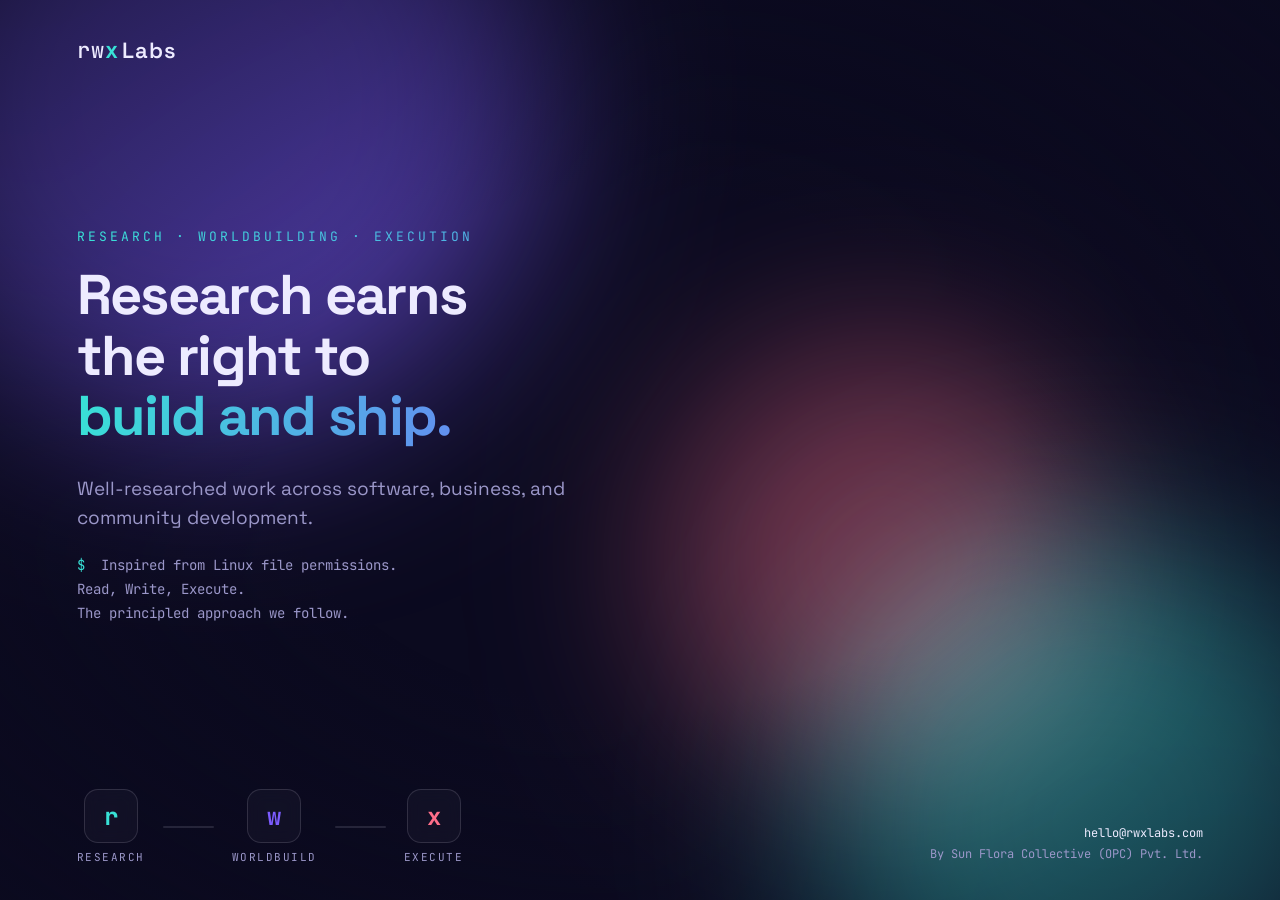
==== index.html @ 711b2a35 "Enhance note paragraph formatting Updated note paragraph to improve readability with line breaks." ====
<!DOCTYPE html>
<html lang="en">
<head>
<meta charset="UTF-8">
<meta name="viewport" content="width=device-width, initial-scale=1.0">
<title>rwxLabs — Research · Relations · eXecution</title>
<meta name="description" content="An independent lab for Ethereum's public infrastructure. Research, relations, and execution as one pipeline.">
<link rel="preconnect" href="https://fonts.googleapis.com">
<link rel="preconnect" href="https://fonts.gstatic.com" crossorigin>
<link href="https://fonts.googleapis.com/css2?family=Space+Grotesk:wght@400;500;600;700&family=JetBrains+Mono:wght@400;500;700&display=swap" rel="stylesheet">
<style>
  :root {
    --bg0: #0B0A1F;
    --bg1: #16123A;
    --violet: #7C5CFF;
    --cyan: #38E1D6;
    --coral: #FF6E8A;
    --gold: #FFC861;
    --text: #EDEBFF;
    --dim: #9B97C9;
    --mono: "JetBrains Mono", ui-monospace, monospace;
    --sans: "Space Grotesk", system-ui, sans-serif;
  }
  * { margin: 0; padding: 0; box-sizing: border-box; }
  html, body { height: 100%; overflow: hidden; }
  body {
    background: var(--bg0);
    color: var(--text);
    font-family: var(--sans);
    -webkit-font-smoothing: antialiased;
    position: relative;
  }

  /* ambient animated background */
  .aurora { position: fixed; inset: 0; z-index: 0; overflow: hidden; }
  .blob { position: absolute; border-radius: 50%; filter: blur(90px); opacity: 0.55; mix-blend-mode: screen; }
  .b1 { width: 52vw; height: 52vw; background: var(--violet); top: -18vw; left: -10vw; animation: drift1 22s ease-in-out infinite; }
  .b2 { width: 44vw; height: 44vw; background: var(--cyan); bottom: -16vw; right: -8vw; animation: drift2 26s ease-in-out infinite; }
  .b3 { width: 34vw; height: 34vw; background: var(--coral); top: 38%; left: 52%; opacity: 0.4; animation: drift3 30s ease-in-out infinite; }
  @keyframes drift1 { 0%,100%{transform:translate(0,0) scale(1)} 50%{transform:translate(8vw,6vw) scale(1.12)} }
  @keyframes drift2 { 0%,100%{transform:translate(0,0) scale(1)} 50%{transform:translate(-7vw,-5vw) scale(1.1)} }
  @keyframes drift3 { 0%,100%{transform:translate(0,0) scale(1)} 50%{transform:translate(-6vw,4vw) scale(0.9)} }

  /* subtle grain/vignette */
  .vignette { position: fixed; inset: 0; z-index: 1; pointer-events: none;
    background: radial-gradient(ellipse at center, transparent 40%, rgba(11,10,31,0.6) 100%); }

  .frame { position: relative; z-index: 2; height: 100%; display: flex; flex-direction: column;
    padding: clamp(22px, 4vh, 46px) clamp(24px, 6vw, 80px); }

  /* top bar */
  .top { display: flex; justify-content: space-between; align-items: center; }
  .logo { font-family: var(--mono); font-size: clamp(18px,2.4vw,22px); font-weight: 500; letter-spacing: 1px; }
  .logo .x { color: var(--cyan); font-weight: 700; }
  .logo .labs { font-family: var(--sans); font-weight: 600; margin-left: 3px; }
  .tag { font-family: var(--mono); font-size: 12px; letter-spacing: 2px; color: var(--dim);
    text-transform: uppercase; opacity: 0; animation: fadein .8s ease forwards .3s; }

  /* center thesis */
  .core { flex: 1; display: flex; flex-direction: column; justify-content: center; max-width: 100%; }
  .eyebrow { font-family: var(--mono); font-size: clamp(11px,1.4vw,13px); letter-spacing: 3px;
    text-transform: uppercase; margin-bottom: clamp(14px,2.2vh,22px);
    background: linear-gradient(90deg, var(--cyan), var(--violet), var(--coral));
    -webkit-background-clip: text; background-clip: text; -webkit-text-fill-color: transparent;
    background-size: 200% auto; animation: shimmer 6s linear infinite, fadein .8s ease forwards; }
  @keyframes shimmer { to { background-position: 200% center; } }

  h1 { font-size: clamp(28px, 4.4vw, 56px); font-weight: 700; line-height: 1.08;
    letter-spacing: -0.03em; }
  h1 .line { white-space: nowrap; }
  h1 .line { display: block; opacity: 0; transform: translateY(22px);
    animation: rise .9s cubic-bezier(.2,.7,.2,1) forwards; }
  h1 .line:nth-child(1){ animation-delay:.15s } 
  h1 .line:nth-child(2){ animation-delay:.30s }
  h1 .line:nth-child(3){ animation-delay:.45s }
  h1 .grad { background: linear-gradient(100deg, var(--cyan) 0%, var(--violet) 55%, var(--coral) 100%);
    -webkit-background-clip: text; background-clip: text; -webkit-text-fill-color: transparent; }

  .sub { margin-top: clamp(18px,3vh,30px); font-size: clamp(15px,1.7vw,19px); color: var(--dim);
    max-width: 42ch; line-height: 1.55; opacity: 0; animation: fadein 1s ease forwards .7s; }
  .note { margin-top: clamp(16px,2.4vh,22px); font-family: var(--mono);
    font-size: clamp(12px,1.3vw,14px); color: var(--dim); max-width: 52ch; line-height: 1.7;
    opacity: 0; animation: fadein 1s ease forwards .9s; }
  .note .prompt { color: var(--cyan); margin-right: 8px; }
  .note .hl-mono { color: var(--text); font-weight: 700; }

  /* pipeline + footer row */
  .base { display: flex; justify-content: space-between; align-items: flex-end; gap: 24px; flex-wrap: wrap; }

  .pipe { display: flex; align-items: center; gap: clamp(10px,1.4vw,20px);
    opacity: 0; animation: fadein 1s ease forwards .9s; }
  .node { display: flex; flex-direction: column; align-items: center; gap: 7px; position: relative; }
  .dot { width: clamp(40px,5vw,54px); height: clamp(40px,5vw,54px); border-radius: 14px;
    display: grid; place-items: center; font-family: var(--mono); font-weight: 700;
    font-size: clamp(18px,2.4vw,24px); border: 1px solid rgba(237,235,255,0.14);
    background: rgba(255,255,255,0.03); backdrop-filter: blur(8px); position: relative; overflow: hidden; }
  .node.n1 .dot { color: var(--cyan); }
  .node.n2 .dot { color: var(--violet); }
  .node.n3 .dot { color: var(--coral); }
  .dot::after { content:""; position:absolute; inset:0; border-radius:14px;
    box-shadow: 0 0 0 0 currentColor; animation: pulse 3s ease-in-out infinite; }
  .node.n1 .dot::after { animation-delay: 0s; }
  .node.n2 .dot::after { animation-delay: 1s; }
  .node.n3 .dot::after { animation-delay: 2s; }
  @keyframes pulse { 0%,100%{ box-shadow: 0 0 0 0 rgba(255,255,255,0);} 
    35%{ box-shadow: 0 0 22px 1px currentColor; opacity:1;} }
  .node .lbl { font-family: var(--mono); font-size: clamp(9px,1vw,11px); letter-spacing: 1.5px;
    text-transform: uppercase; color: var(--dim); }

  .conn { width: clamp(26px,4vw,60px); height: 2px; border-radius: 2px; position: relative; overflow: hidden;
    background: rgba(237,235,255,0.12); }
  .conn::before { content:""; position:absolute; top:0; left:-40%; width:40%; height:100%;
    background: linear-gradient(90deg, transparent, var(--cyan), transparent);
    animation: flow 3s linear infinite; }
  .conn.c2::before { background: linear-gradient(90deg, transparent, var(--violet), transparent); animation-delay: 1.5s; }
  @keyframes flow { 0%{ left:-40%; } 100%{ left:110%; } }

  .meta { font-family: var(--mono); font-size: clamp(10px,1.1vw,12px); color: var(--dim);
    text-align: right; line-height: 1.7; opacity: 0; animation: fadein 1s ease forwards 1.1s; }
  .meta a { color: var(--text); text-decoration: none; transition: color .2s; }
  .meta a:hover { color: var(--cyan); }

  @keyframes rise { to { opacity: 1; transform: translateY(0); } }
  @keyframes fadein { to { opacity: 1; } }

  @media (max-width: 680px) {
    .core { max-width: 100%; }
    h1 { font-size: clamp(28px,8vw,40px); }
    h1 .line { white-space: normal; }
    .base { flex-direction: column; align-items: flex-start; gap: 22px; }
    .meta { text-align: left; }
    .tag { display: none; }
  }
  @media (prefers-reduced-motion: reduce) {
    * { animation: none !important; }
    h1 .line, .sub, .eyebrow, .pipe, .meta, .tag { opacity: 1 !important; transform: none !important; }
  }
</style>
</head>
<body>
  <div class="aurora">
    <div class="blob b1"></div>
    <div class="blob b2"></div>
    <div class="blob b3"></div>
  </div>
  <div class="vignette"></div>

  <div class="frame">
    <div class="top">
      <div class="logo">rw<span class="x">x</span><span class="labs">Labs</span></div>
    </div>

    <div class="core">
      <div class="eyebrow">research · worldbuilding · execution</div>
      <h1>
        <span class="line">Research earns</span>
        <span class="line">the right to</span>
        <span class="line grad">build and ship.</span>
      </h1>
      <p class="sub">Well-researched work across software, business, and community development.</p>
      <p class="note"><span class="prompt">$</span> Inspired from Linux file permissions. <br>
      Read, Write, Execute. <br> The principled approach we follow.</p>
    </div>

    <div class="base">
      <div class="pipe">
        <div class="node n1"><div class="dot">r</div><div class="lbl">research</div></div>
        <div class="conn c1"></div>
        <div class="node n2"><div class="dot">w</div><div class="lbl">worldbuild</div></div>
        <div class="conn c2"></div>
        <div class="node n3"><div class="dot">x</div><div class="lbl">execute</div></div>
      </div>
      <div class="meta">
        <a href="mailto:hello@rwxlabs.com">hello@rwxlabs.com</a><br>
        By Sun Flora Collective (OPC) Pvt. Ltd. 
      </div>
    </div>
  </div>
</body>
</html>
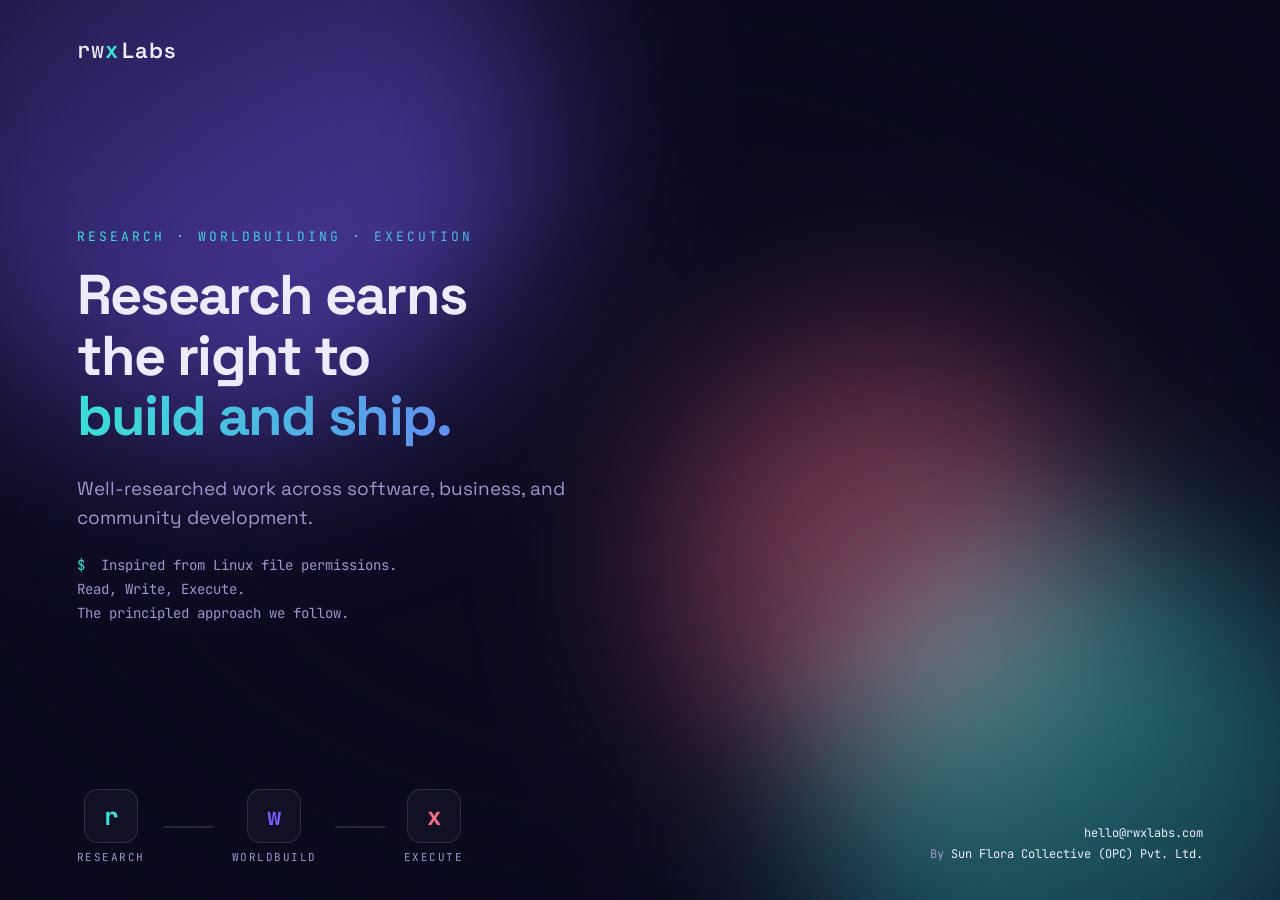
==== commit f2d0fa07: "Update company attribution with a hyperlink" ====
--- a/index.html
+++ b/index.html
@@ -3,8 +3,8 @@
 <head>
 <meta charset="UTF-8">
 <meta name="viewport" content="width=device-width, initial-scale=1.0">
-<title>rwxLabs — Research · Relations · eXecution</title>
-<meta name="description" content="An independent lab for Ethereum's public infrastructure. Research, relations, and execution as one pipeline.">
+<title>rwxLabs — Research · Worldbuild · Execution</title>
+<meta name="description" content="An independent lab for research, worldbuilding, and execution as one pipeline.">
 <link rel="preconnect" href="https://fonts.googleapis.com">
 <link rel="preconnect" href="https://fonts.gstatic.com" crossorigin>
 <link href="https://fonts.googleapis.com/css2?family=Space+Grotesk:wght@400;500;600;700&family=JetBrains+Mono:wght@400;500;700&display=swap" rel="stylesheet">
@@ -172,7 +172,7 @@
       </div>
       <div class="meta">
         <a href="mailto:hello@rwxlabs.com">hello@rwxlabs.com</a><br>
-        By Sun Flora Collective (OPC) Pvt. Ltd. 
+        By <a href="https://sunfloracollective.com">Sun Flora Collective (OPC) Pvt. Ltd.</a> 
       </div>
     </div>
   </div>
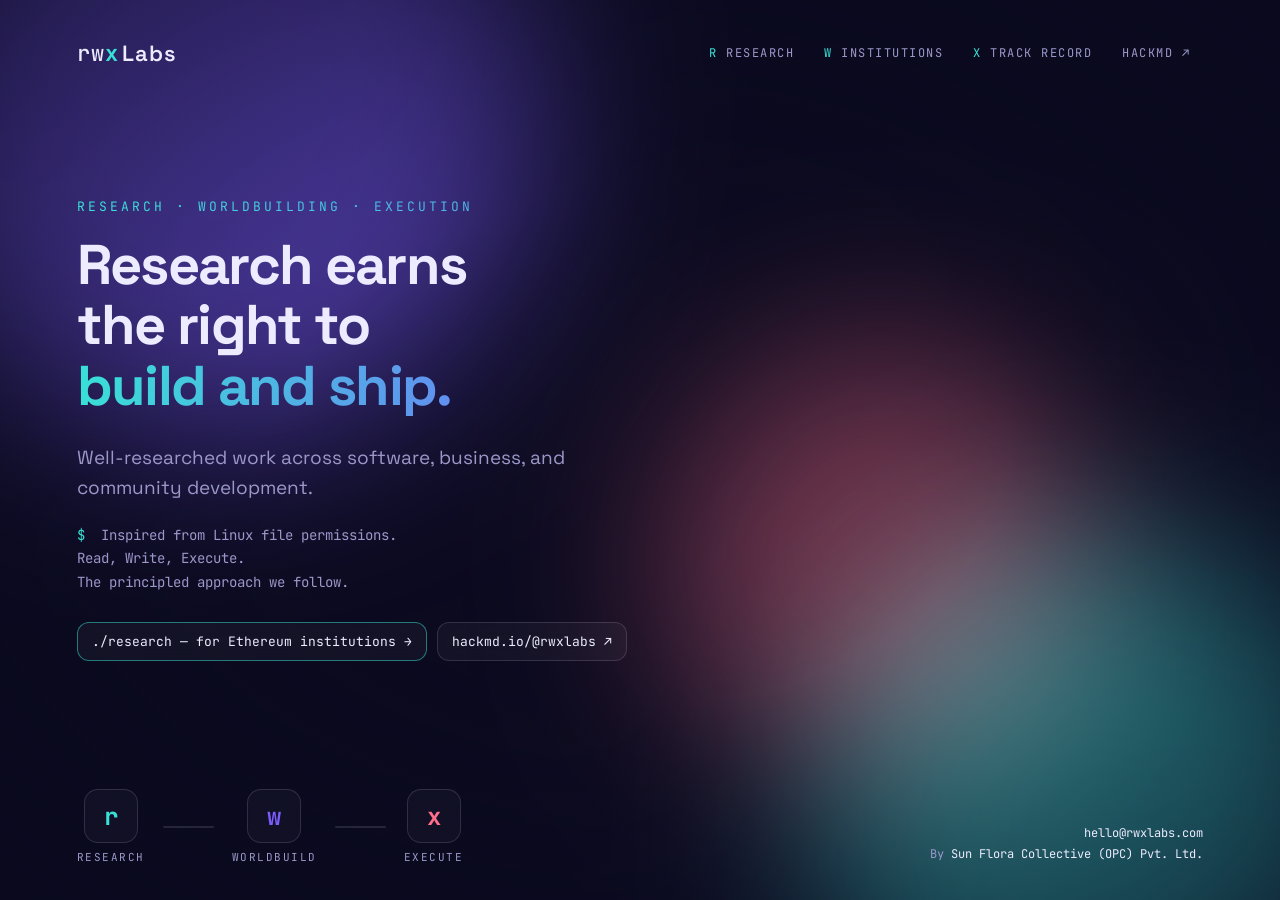
==== commit 385d4795: "Add research tab, institutions page, track record and institutional series drafts - research.html re" ====
--- a/index.html
+++ b/index.html
@@ -4,7 +4,9 @@
 <meta charset="UTF-8">
 <meta name="viewport" content="width=device-width, initial-scale=1.0">
 <title>rwxLabs — Research · Worldbuild · Execution</title>
-<meta name="description" content="An independent lab for research, worldbuilding, and execution as one pipeline.">
+<meta name="description" content="An independent lab for research, worldbuilding, and execution as one pipeline. Research on grants data, governance and CROPS for Ethereum institutions.">
+<link rel="alternate" type="application/json" href="research.json" title="rwxLabs research catalog">
+<link rel="alternate" type="application/rss+xml" href="feed.xml" title="rwxLabs research">
 <link rel="preconnect" href="https://fonts.googleapis.com">
 <link rel="preconnect" href="https://fonts.gstatic.com" crossorigin>
 <link href="https://fonts.googleapis.com/css2?family=Space+Grotesk:wght@400;500;600;700&family=JetBrains+Mono:wght@400;500;700&display=swap" rel="stylesheet">
@@ -22,7 +24,8 @@
     --sans: "Space Grotesk", system-ui, sans-serif;
   }
   * { margin: 0; padding: 0; box-sizing: border-box; }
-  html, body { height: 100%; overflow: hidden; }
+  html, body { min-height: 100%; }
+  html { height: 100%; }
   body {
     background: var(--bg0);
     color: var(--text);
@@ -45,7 +48,7 @@
   .vignette { position: fixed; inset: 0; z-index: 1; pointer-events: none;
     background: radial-gradient(ellipse at center, transparent 40%, rgba(11,10,31,0.6) 100%); }
 
-  .frame { position: relative; z-index: 2; height: 100%; display: flex; flex-direction: column;
+  .frame { position: relative; z-index: 2; min-height: 100vh; min-height: 100dvh; display: flex; flex-direction: column;
     padding: clamp(22px, 4vh, 46px) clamp(24px, 6vw, 80px); }
 
   /* top bar */
@@ -53,8 +56,16 @@
   .logo { font-family: var(--mono); font-size: clamp(18px,2.4vw,22px); font-weight: 500; letter-spacing: 1px; }
   .logo .x { color: var(--cyan); font-weight: 700; }
   .logo .labs { font-family: var(--sans); font-weight: 600; margin-left: 3px; }
-  .tag { font-family: var(--mono); font-size: 12px; letter-spacing: 2px; color: var(--dim);
+  .tabs { display: flex; gap: 4px; flex-wrap: wrap; font-family: var(--mono); font-size: 12px; letter-spacing: 1.5px;
     text-transform: uppercase; opacity: 0; animation: fadein .8s ease forwards .3s; }
+  .tabs a { color: var(--dim); text-decoration: none; padding: 8px 12px; border-radius: 10px; border: 1px solid transparent; transition: color .2s, border-color .2s; }
+  .tabs a:hover { color: var(--text); border-color: rgba(237,235,255,0.14); }
+  .tabs a .k { color: var(--cyan); }
+  .cta { margin-top: clamp(18px,3vh,28px); display: flex; gap: 10px; flex-wrap: wrap; opacity: 0; animation: fadein 1s ease forwards 1s; }
+  .cta a { font-family: var(--mono); font-size: 13px; color: var(--text); text-decoration: none; padding: 10px 14px;
+    border-radius: 12px; border: 1px solid rgba(237,235,255,0.14); background: rgba(255,255,255,0.04); backdrop-filter: blur(8px); transition: border-color .2s, color .2s; }
+  .cta a:hover { border-color: var(--cyan); color: var(--cyan); }
+  .cta a.primary { border-color: rgba(56,225,214,.5); }
 
   /* center thesis */
   .core { flex: 1; display: flex; flex-direction: column; justify-content: center; max-width: 100%; }
@@ -129,11 +140,12 @@
     h1 .line { white-space: normal; }
     .base { flex-direction: column; align-items: flex-start; gap: 22px; }
     .meta { text-align: left; }
-    .tag { display: none; }
+    .top { flex-wrap: wrap; gap: 12px; }
+    .tabs a { padding: 6px 8px; }
   }
   @media (prefers-reduced-motion: reduce) {
     * { animation: none !important; }
-    h1 .line, .sub, .eyebrow, .pipe, .meta, .tag { opacity: 1 !important; transform: none !important; }
+    h1 .line, .sub, .note, .eyebrow, .pipe, .meta, .tabs, .cta { opacity: 1 !important; transform: none !important; }
   }
 </style>
 </head>
@@ -148,6 +160,12 @@
   <div class="frame">
     <div class="top">
       <div class="logo">rw<span class="x">x</span><span class="labs">Labs</span></div>
+      <nav class="tabs">
+        <a href="research.html"><span class="k">r</span> research</a>
+        <a href="institutions.html"><span class="k">w</span> institutions</a>
+        <a href="work.html"><span class="k">x</span> track record</a>
+        <a href="https://hackmd.io/@rwxlabs" rel="noopener">hackmd ↗</a>
+      </nav>
     </div>
 
     <div class="core">
@@ -160,6 +178,10 @@
       <p class="sub">Well-researched work across software, business, and community development.</p>
       <p class="note"><span class="prompt">$</span> Inspired from Linux file permissions. <br>
       Read, Write, Execute. <br> The principled approach we follow.</p>
+      <div class="cta">
+        <a class="primary" href="research.html">./research — for Ethereum institutions →</a>
+        <a href="https://hackmd.io/@rwxlabs" rel="noopener">hackmd.io/@rwxlabs ↗</a>
+      </div>
     </div>
 
     <div class="base">
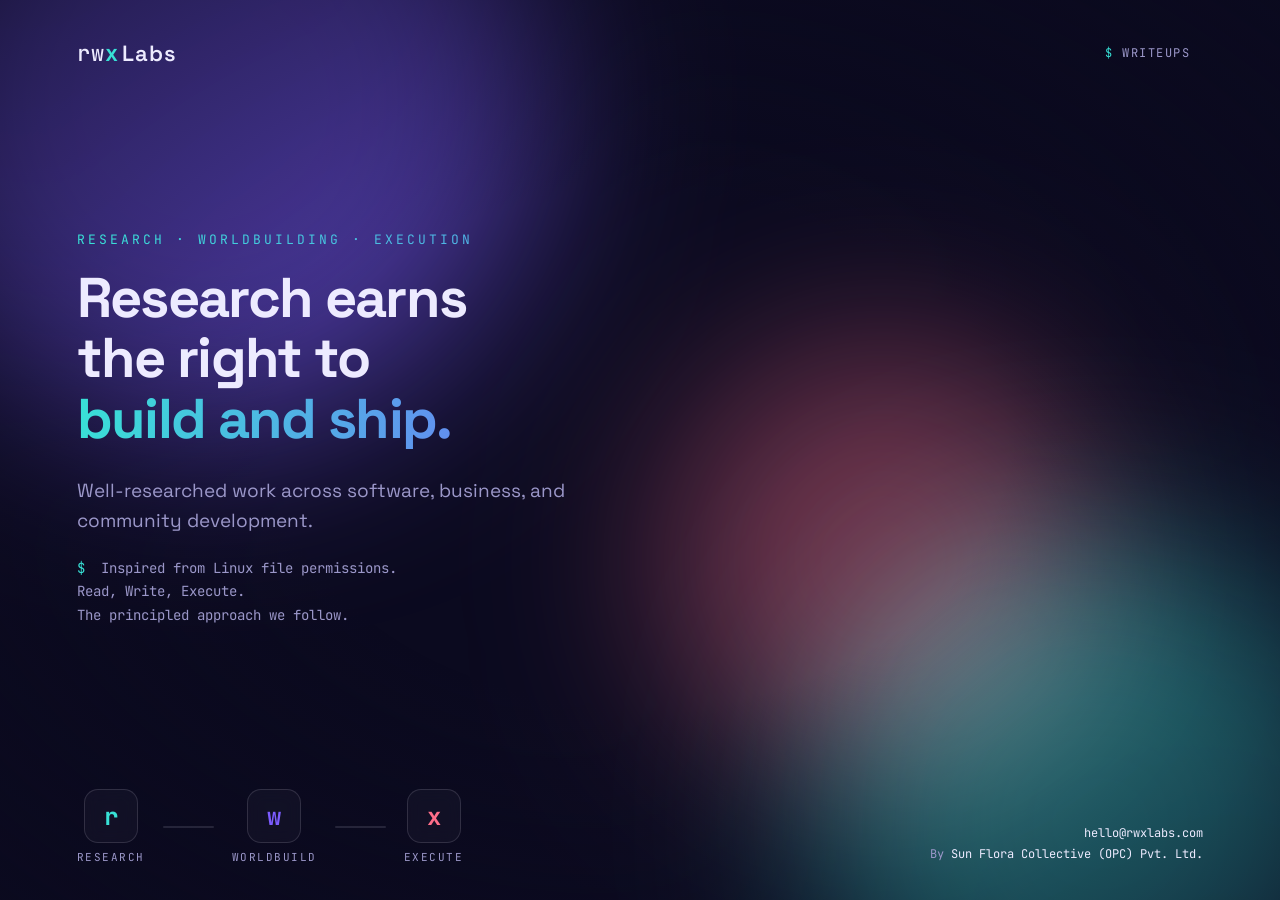
==== commit 25b1f438: "One-screen landing with a single writeups link; rename research tab to writeups - index.html: back t" ====
--- a/index.html
+++ b/index.html
@@ -24,8 +24,7 @@
     --sans: "Space Grotesk", system-ui, sans-serif;
   }
   * { margin: 0; padding: 0; box-sizing: border-box; }
-  html, body { min-height: 100%; }
-  html { height: 100%; }
+  html, body { height: 100%; overflow: hidden; }
   body {
     background: var(--bg0);
     color: var(--text);
@@ -48,7 +47,7 @@
   .vignette { position: fixed; inset: 0; z-index: 1; pointer-events: none;
     background: radial-gradient(ellipse at center, transparent 40%, rgba(11,10,31,0.6) 100%); }
 
-  .frame { position: relative; z-index: 2; min-height: 100vh; min-height: 100dvh; display: flex; flex-direction: column;
+  .frame { position: relative; z-index: 2; height: 100%; display: flex; flex-direction: column;
     padding: clamp(22px, 4vh, 46px) clamp(24px, 6vw, 80px); }
 
   /* top bar */
@@ -61,11 +60,6 @@
   .tabs a { color: var(--dim); text-decoration: none; padding: 8px 12px; border-radius: 10px; border: 1px solid transparent; transition: color .2s, border-color .2s; }
   .tabs a:hover { color: var(--text); border-color: rgba(237,235,255,0.14); }
   .tabs a .k { color: var(--cyan); }
-  .cta { margin-top: clamp(18px,3vh,28px); display: flex; gap: 10px; flex-wrap: wrap; opacity: 0; animation: fadein 1s ease forwards 1s; }
-  .cta a { font-family: var(--mono); font-size: 13px; color: var(--text); text-decoration: none; padding: 10px 14px;
-    border-radius: 12px; border: 1px solid rgba(237,235,255,0.14); background: rgba(255,255,255,0.04); backdrop-filter: blur(8px); transition: border-color .2s, color .2s; }
-  .cta a:hover { border-color: var(--cyan); color: var(--cyan); }
-  .cta a.primary { border-color: rgba(56,225,214,.5); }
 
   /* center thesis */
   .core { flex: 1; display: flex; flex-direction: column; justify-content: center; max-width: 100%; }
@@ -145,7 +139,7 @@
   }
   @media (prefers-reduced-motion: reduce) {
     * { animation: none !important; }
-    h1 .line, .sub, .note, .eyebrow, .pipe, .meta, .tabs, .cta { opacity: 1 !important; transform: none !important; }
+    h1 .line, .sub, .note, .eyebrow, .pipe, .meta, .tabs { opacity: 1 !important; transform: none !important; }
   }
 </style>
 </head>
@@ -161,10 +155,7 @@
     <div class="top">
       <div class="logo">rw<span class="x">x</span><span class="labs">Labs</span></div>
       <nav class="tabs">
-        <a href="research.html"><span class="k">r</span> research</a>
-        <a href="institutions.html"><span class="k">w</span> institutions</a>
-        <a href="work.html"><span class="k">x</span> track record</a>
-        <a href="https://hackmd.io/@rwxlabs" rel="noopener">hackmd ↗</a>
+        <a href="research.html"><span class="k">$</span> writeups</a>
       </nav>
     </div>
 
@@ -178,10 +169,6 @@
       <p class="sub">Well-researched work across software, business, and community development.</p>
       <p class="note"><span class="prompt">$</span> Inspired from Linux file permissions. <br>
       Read, Write, Execute. <br> The principled approach we follow.</p>
-      <div class="cta">
-        <a class="primary" href="research.html">./research — for Ethereum institutions →</a>
-        <a href="https://hackmd.io/@rwxlabs" rel="noopener">hackmd.io/@rwxlabs ↗</a>
-      </div>
     </div>
 
     <div class="base">
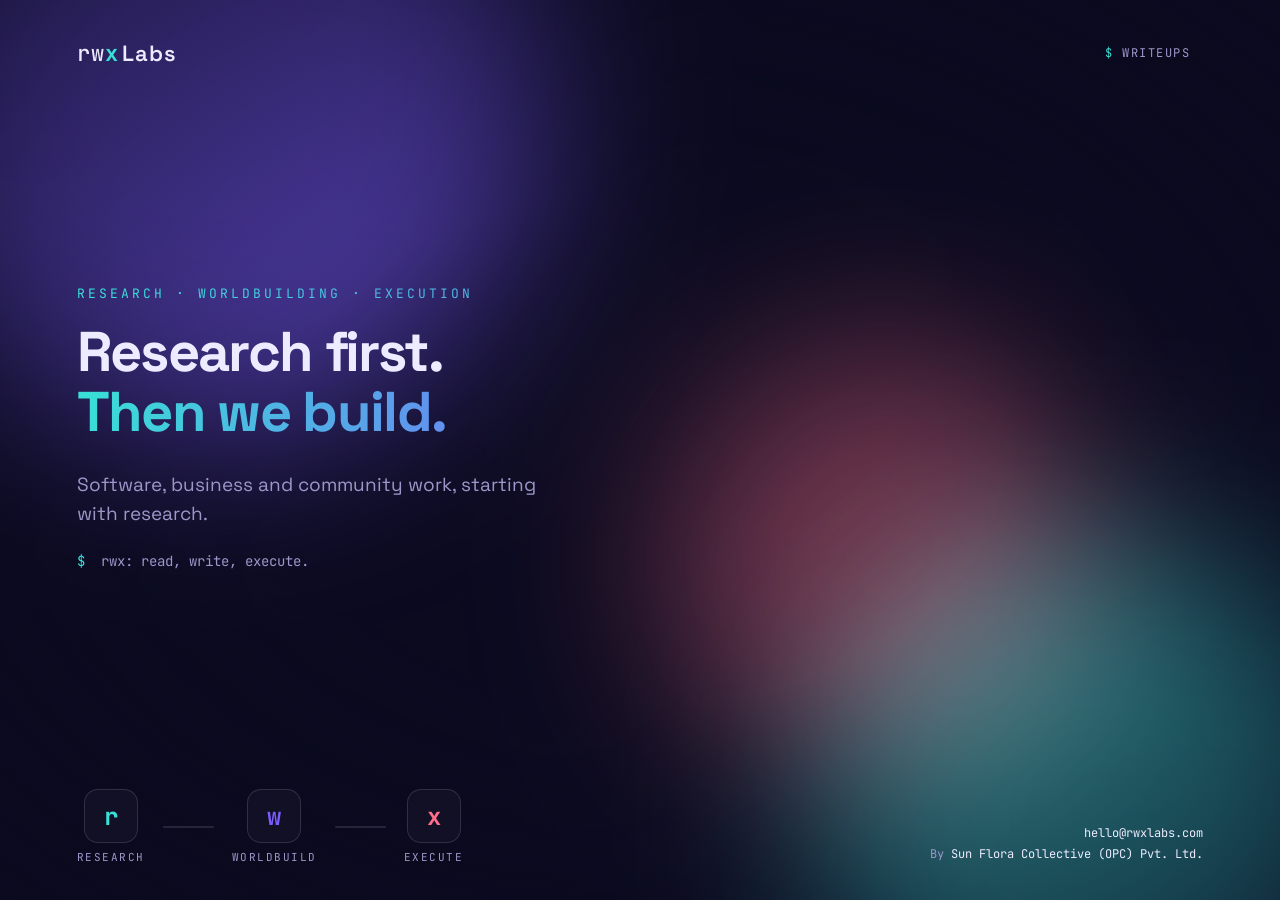
==== commit 3b2a1f76: "Simplify landing hero copy Co-Authored-By: Claude Opus 5.5 <noreply@anthropic.com> Claude-Session: h" ====
--- a/index.html
+++ b/index.html
@@ -162,13 +162,11 @@
     <div class="core">
       <div class="eyebrow">research · worldbuilding · execution</div>
       <h1>
-        <span class="line">Research earns</span>
-        <span class="line">the right to</span>
-        <span class="line grad">build and ship.</span>
+        <span class="line">Research first.</span>
+        <span class="line grad">Then we build.</span>
       </h1>
-      <p class="sub">Well-researched work across software, business, and community development.</p>
-      <p class="note"><span class="prompt">$</span> Inspired from Linux file permissions. <br>
-      Read, Write, Execute. <br> The principled approach we follow.</p>
+      <p class="sub">Software, business and community work, starting with research.</p>
+      <p class="note"><span class="prompt">$</span> rwx: read, write, execute.</p>
     </div>
 
     <div class="base">
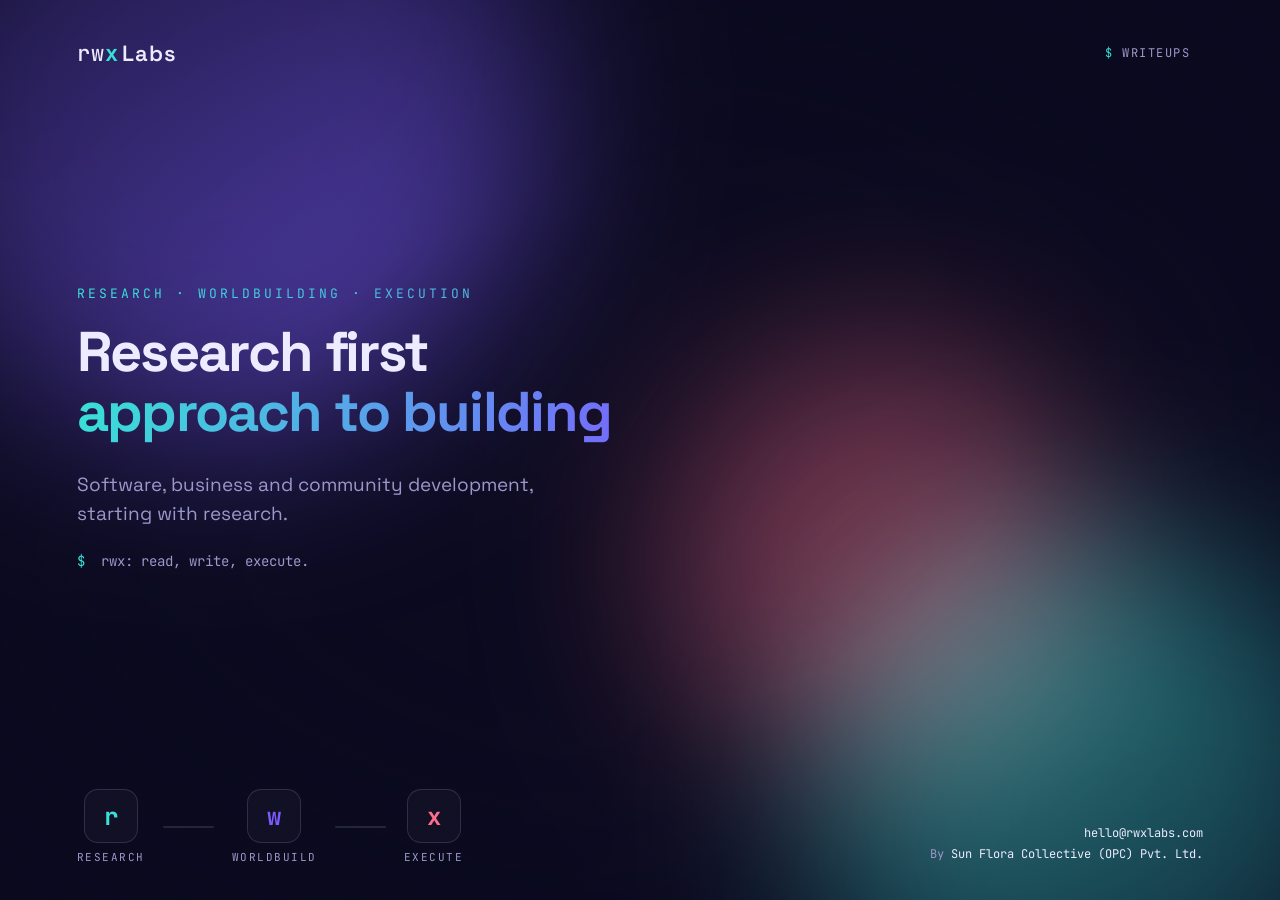
==== commit 8e3e3689: "Landing hero: 'Research first approach to building' Co-Authored-By: Claude Opus 5.5 <noreply@anthrop" ====
--- a/index.html
+++ b/index.html
@@ -162,10 +162,10 @@
     <div class="core">
       <div class="eyebrow">research · worldbuilding · execution</div>
       <h1>
-        <span class="line">Research first.</span>
-        <span class="line grad">Then we build.</span>
+        <span class="line">Research first</span>
+        <span class="line grad">approach to building</span>
       </h1>
-      <p class="sub">Software, business and community work, starting with research.</p>
+      <p class="sub">Software, business and community development, starting with research.</p>
       <p class="note"><span class="prompt">$</span> rwx: read, write, execute.</p>
     </div>
 
